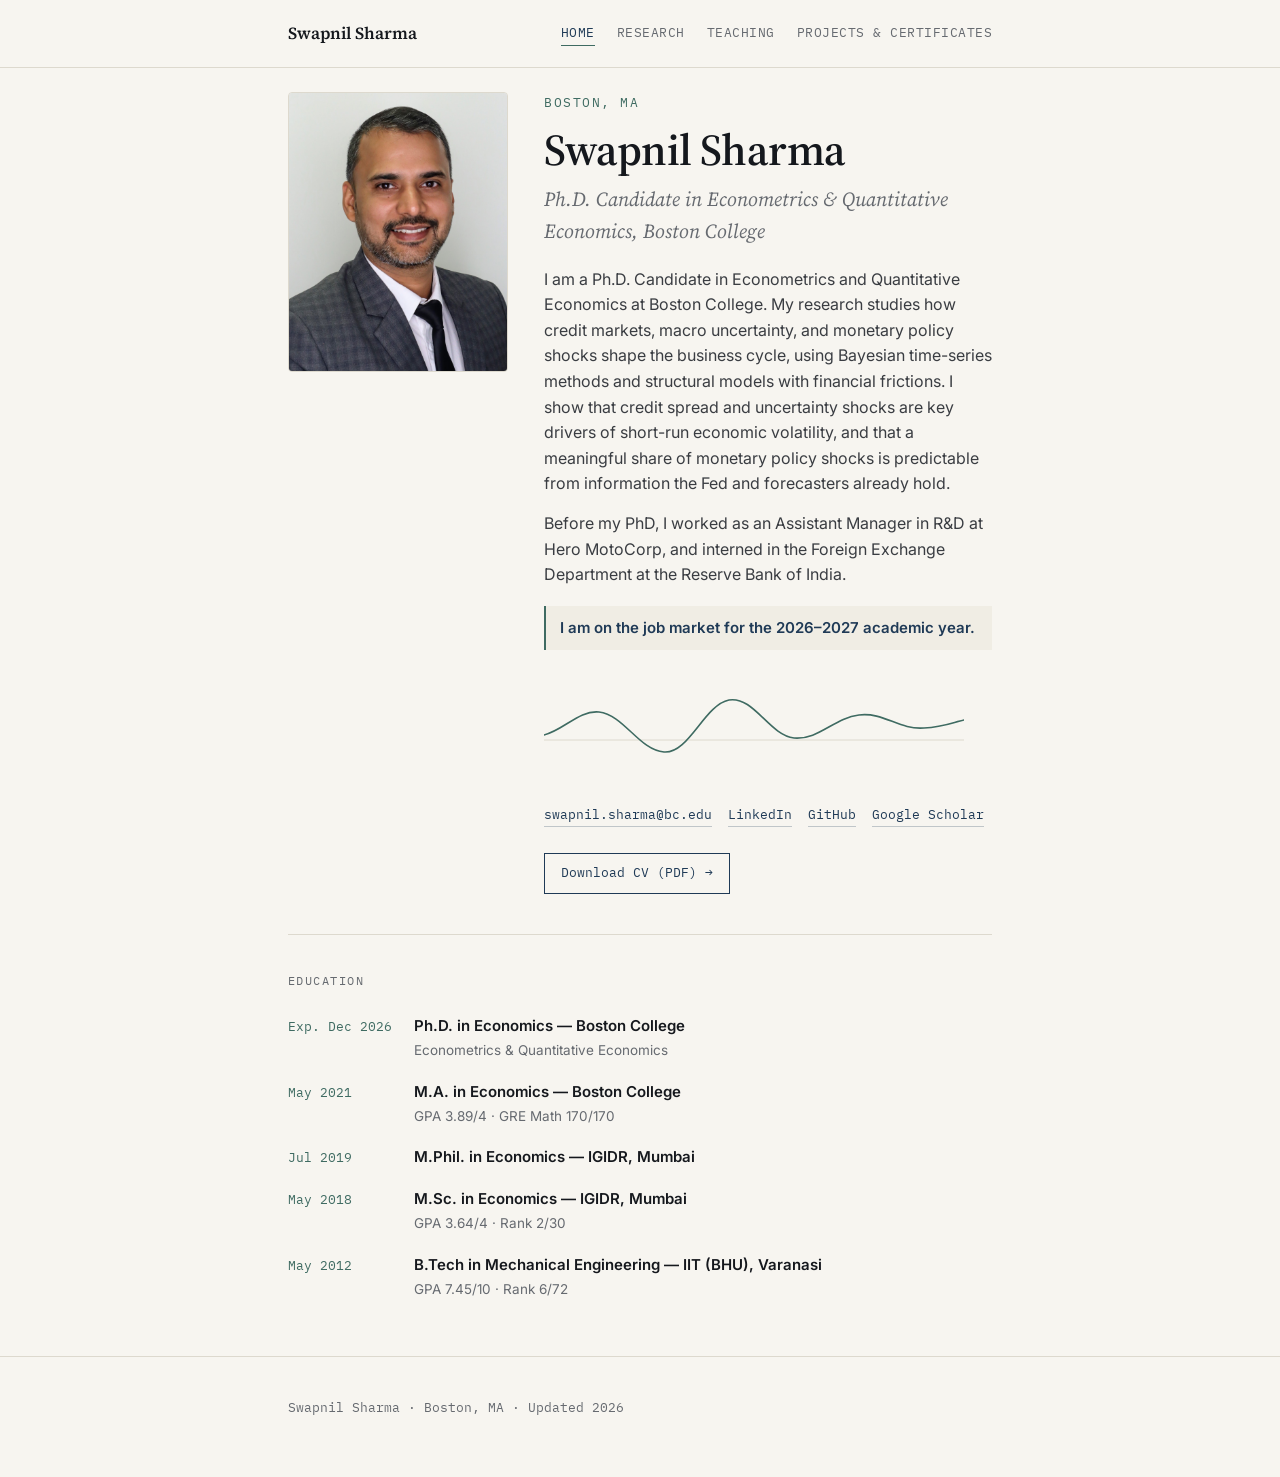
==== index.html @ 8e5bbbee "Add files via upload" ====
<!DOCTYPE html>
<html lang="en">
<head>
<meta charset="UTF-8">
<meta name="viewport" content="width=device-width, initial-scale=1.0">
<title>Swapnil Sharma — Econometrics &amp; Quantitative Research</title>
<meta name="description" content="Swapnil Sharma, Ph.D. Candidate in Econometrics and Quantitative Economics at Boston College.">
<link rel="preconnect" href="https://fonts.googleapis.com">
<link rel="preconnect" href="https://fonts.gstatic.com" crossorigin>
<link href="https://fonts.googleapis.com/css2?family=Source+Serif+4:opsz,wght@8..60,400;8..60,500;8..60,600&family=Inter:wght@400;500;600&family=IBM+Plex+Mono:wght@400;500&display=swap" rel="stylesheet">
<link rel="stylesheet" href="style.css">
<style>
  .hero{padding:24px 0 40px;}
  .hero-top{display:grid; grid-template-columns:220px 1fr; gap:36px; align-items:start;}
  .photo{
    width:220px; height:280px; border-radius:4px; overflow:hidden;
    border:1px solid var(--rule); background:#EFEBE1;
  }
  .photo img{width:100%; height:100%; object-fit:cover; display:block;}
  .role{font-family:var(--serif); font-size:clamp(17px, 2.4vw, 20px); color:var(--muted); margin-top:8px; font-style:italic;}
  .tagline{margin-top:20px; max-width:56ch; font-size:16px; color:#3A3D42;}
  .chart{margin-top:30px; width:100%; max-width:420px;}
  .chart path{
    fill:none; stroke:var(--teal); stroke-width:1.6; stroke-linecap:round; stroke-linejoin:round;
    stroke-dasharray:600; stroke-dashoffset:600; animation:draw 2.2s ease-out forwards;
  }
  .chart .baseline{stroke:var(--rule); stroke-width:1; stroke-dasharray:none; animation:none;}
  @keyframes draw{to{stroke-dashoffset:0;}}
  @media (prefers-reduced-motion:reduce){.chart path{animation:none; stroke-dashoffset:0;}}

  .contacts{margin-top:28px; display:flex; flex-wrap:wrap; gap:16px; font-family:var(--mono); font-size:13px;}
  .contacts a{border-bottom:1px solid rgba(31,58,86,0.25);}
  .cv-link{
    display:inline-block; margin-top:26px; font-family:var(--mono); font-size:13px;
    padding:9px 16px; border:1px solid var(--navy); color:var(--navy); border-bottom:1px solid var(--navy);
  }
  .cv-link:hover{background:var(--navy); color:var(--paper);}

  .tagline + .tagline{margin-top:14px;}
  .job-market{
    margin-top:18px; max-width:56ch; font-size:15px; font-weight:600; color:var(--navy);
    padding:10px 14px; border-left:2px solid var(--teal); background:#F0EDE4;
  }

  .edu-item{display:grid; grid-template-columns:110px 1fr; gap:16px; margin-bottom:18px;}
  .edu-item:last-child{margin-bottom:0;}
  .edu-date{font-family:var(--mono); font-size:12.5px; color:var(--teal); padding-top:2px;}
  .edu-school{font-weight:600; font-size:15px;}
  .edu-detail{font-size:13.5px; color:var(--muted); margin-top:2px;}
  @media (max-width:640px){
    .edu-item{grid-template-columns:1fr;}
    .hero-top{grid-template-columns:1fr; justify-items:center; text-align:center;}
    .photo{width:180px; height:230px;}
    .contacts{justify-content:center;}
  }
</style>
</head>
<body>

<nav class="topnav">
  <div class="nav-inner">
    <a class="nav-name" href="index.html">Swapnil Sharma</a>
    <div class="nav-links">
      <a href="index.html" class="active">Home</a>
      <a href="research.html">Research</a>
      <a href="teaching.html">Teaching</a>
      <a href="projects.html">Projects &amp; Certificates</a>
    </div>
  </div>
</nav>

<main>
<div class="wrap">

  <header class="hero">
    <div class="hero-top">
      <div class="photo">
        <img src="photo.jpg" alt="Swapnil Sharma">
      </div>
      <div class="hero-text">
        <div class="eyebrow">Boston, MA</div>
        <h1>Swapnil Sharma</h1>
        <p class="role">Ph.D. Candidate in Econometrics &amp; Quantitative Economics, Boston College</p>

        <p class="tagline">I am a Ph.D. Candidate in Econometrics and Quantitative Economics at Boston College. My research studies how credit markets, macro uncertainty, and monetary policy shocks shape the business cycle, using Bayesian time-series methods and structural models with financial frictions. I show that credit spread and uncertainty shocks are key drivers of short-run economic volatility, and that a meaningful share of monetary policy shocks is predictable from information the Fed and forecasters already hold.</p>
        <p class="tagline">Before my PhD, I worked as an Assistant Manager in R&amp;D at Hero MotoCorp, and interned in the Foreign Exchange Department at the Reserve Bank of India.</p>
        <p class="job-market">I am on the job market for the 2026–2027 academic year.</p>

        <svg class="chart" viewBox="0 0 420 90" aria-hidden="true">
          <line class="baseline" x1="0" y1="60" x2="420" y2="60"/>
          <path d="M0,55 C 20,50 35,30 55,32 C 80,35 95,70 120,72 C 145,74 160,25 185,20 C 210,16 225,55 250,58 C 275,60 290,38 315,35 C 340,32 355,50 380,48 C 400,47 410,42 420,40"/>
        </svg>

        <div class="contacts">
          <a href="mailto:swapnil.sharma@bc.edu">swapnil.sharma@bc.edu</a>
          <a href="http://linkedin.com/in/swapnilsharmaphd" target="_blank">LinkedIn</a>
          <a href="https://github.com/Swapnil-PhD" target="_blank">GitHub</a>
          <a href="https://scholar.google.com/citations?hl=en&user=rOOCBhIAAAAJ&view_op=list_works&authuser=2" target="_blank">Google Scholar</a>
        </div>

        <a class="cv-link" href="cv.pdf" target="_blank">Download CV (PDF) →</a>
      </div>
    </div>
  </header>

  <section id="education">
    <div class="label">Education</div>
    <div class="edu-item">
      <div class="edu-date">Exp. Dec 2026</div>
      <div>
        <div class="edu-school">Ph.D. in Economics — Boston College</div>
        <div class="edu-detail">Econometrics &amp; Quantitative Economics</div>
      </div>
    </div>
    <div class="edu-item">
      <div class="edu-date">May 2021</div>
      <div>
        <div class="edu-school">M.A. in Economics — Boston College</div>
        <div class="edu-detail">GPA 3.89/4 · GRE Math 170/170</div>
      </div>
    </div>
    <div class="edu-item">
      <div class="edu-date">Jul 2019</div>
      <div><div class="edu-school">M.Phil. in Economics — IGIDR, Mumbai</div></div>
    </div>
    <div class="edu-item">
      <div class="edu-date">May 2018</div>
      <div>
        <div class="edu-school">M.Sc. in Economics — IGIDR, Mumbai</div>
        <div class="edu-detail">GPA 3.64/4 · Rank 2/30</div>
      </div>
    </div>
    <div class="edu-item">
      <div class="edu-date">May 2012</div>
      <div>
        <div class="edu-school">B.Tech in Mechanical Engineering — IIT (BHU), Varanasi</div>
        <div class="edu-detail">GPA 7.45/10 · Rank 6/72</div>
      </div>
    </div>
  </section>

</div>
</main>

<footer>
  <div class="wrap">
    <p class="footer-text">Swapnil Sharma · Boston, MA · Updated 2026</p>
  </div>
</footer>

</body>
</html>
---- style.css ----
:root{
  --paper:#F7F5F0;
  --ink:#15181D;
  --navy:#1F3A56;
  --teal:#3F6B62;
  --rule:#DDD9CE;
  --muted:#666A70;
  --serif:'Source Serif 4', Georgia, serif;
  --sans:'Inter', -apple-system, sans-serif;
  --mono:'IBM Plex Mono', ui-monospace, monospace;
}
*{box-sizing:border-box; margin:0; padding:0;}
html{scroll-behavior:smooth;}
body{
  background:var(--paper);
  color:var(--ink);
  font-family:var(--sans);
  line-height:1.6;
  -webkit-font-smoothing:antialiased;
  min-height:100vh;
  display:flex;
  flex-direction:column;
}
a{color:var(--navy); text-decoration:none; border-bottom:1px solid rgba(31,58,86,0.3);}
a:hover{border-bottom-color:var(--navy);}
.wrap{max-width:760px; margin:0 auto; padding:0 28px; width:100%;}

/* ---------- Nav ---------- */
nav.topnav{
  border-bottom:1px solid var(--rule);
  background:var(--paper);
  position:sticky; top:0; z-index:10;
}
.nav-inner{
  max-width:760px; margin:0 auto; padding:20px 28px;
  display:flex; justify-content:space-between; align-items:center; flex-wrap:wrap; gap:14px;
}
.nav-name{
  font-family:var(--serif); font-weight:600; font-size:17px; color:var(--ink);
  border-bottom:none;
}
.nav-name:hover{border-bottom:none;}
.nav-links{display:flex; gap:22px; font-family:var(--mono); font-size:12.5px; letter-spacing:0.04em; text-transform:uppercase;}
.nav-links a{border-bottom:none; color:var(--muted); padding-bottom:3px;}
.nav-links a:hover{color:var(--navy);}
.nav-links a.active{color:var(--navy); border-bottom:1px solid var(--teal);}

main{flex:1;}

/* ---------- Section shared ---------- */
.page-header{padding:56px 0 8px;}
.eyebrow{
  font-family:var(--mono); font-size:12.5px; letter-spacing:0.12em;
  text-transform:uppercase; color:var(--teal); margin-bottom:14px;
}
h1{
  font-family:var(--serif); font-weight:600; font-size:clamp(30px, 5vw, 44px);
  line-height:1.1; letter-spacing:-0.01em; color:var(--ink);
}
.page-intro{margin-top:16px; max-width:58ch; font-size:15.5px; color:#3A3D42;}

section{padding:36px 0; border-top:1px solid var(--rule);}
.label{
  font-family:var(--mono); font-size:12px; letter-spacing:0.12em;
  text-transform:uppercase; color:var(--muted); margin-bottom:24px;
}

footer{padding:40px 0 60px; border-top:1px solid var(--rule); margin-top:20px;}
.footer-text{font-family:var(--mono); font-size:12.5px; color:var(--muted);}

@media (max-width:560px){
  .nav-inner{padding:16px 20px;}
  .nav-links{gap:14px; font-size:11.5px;}
  .page-header{padding:40px 0 4px;}
}
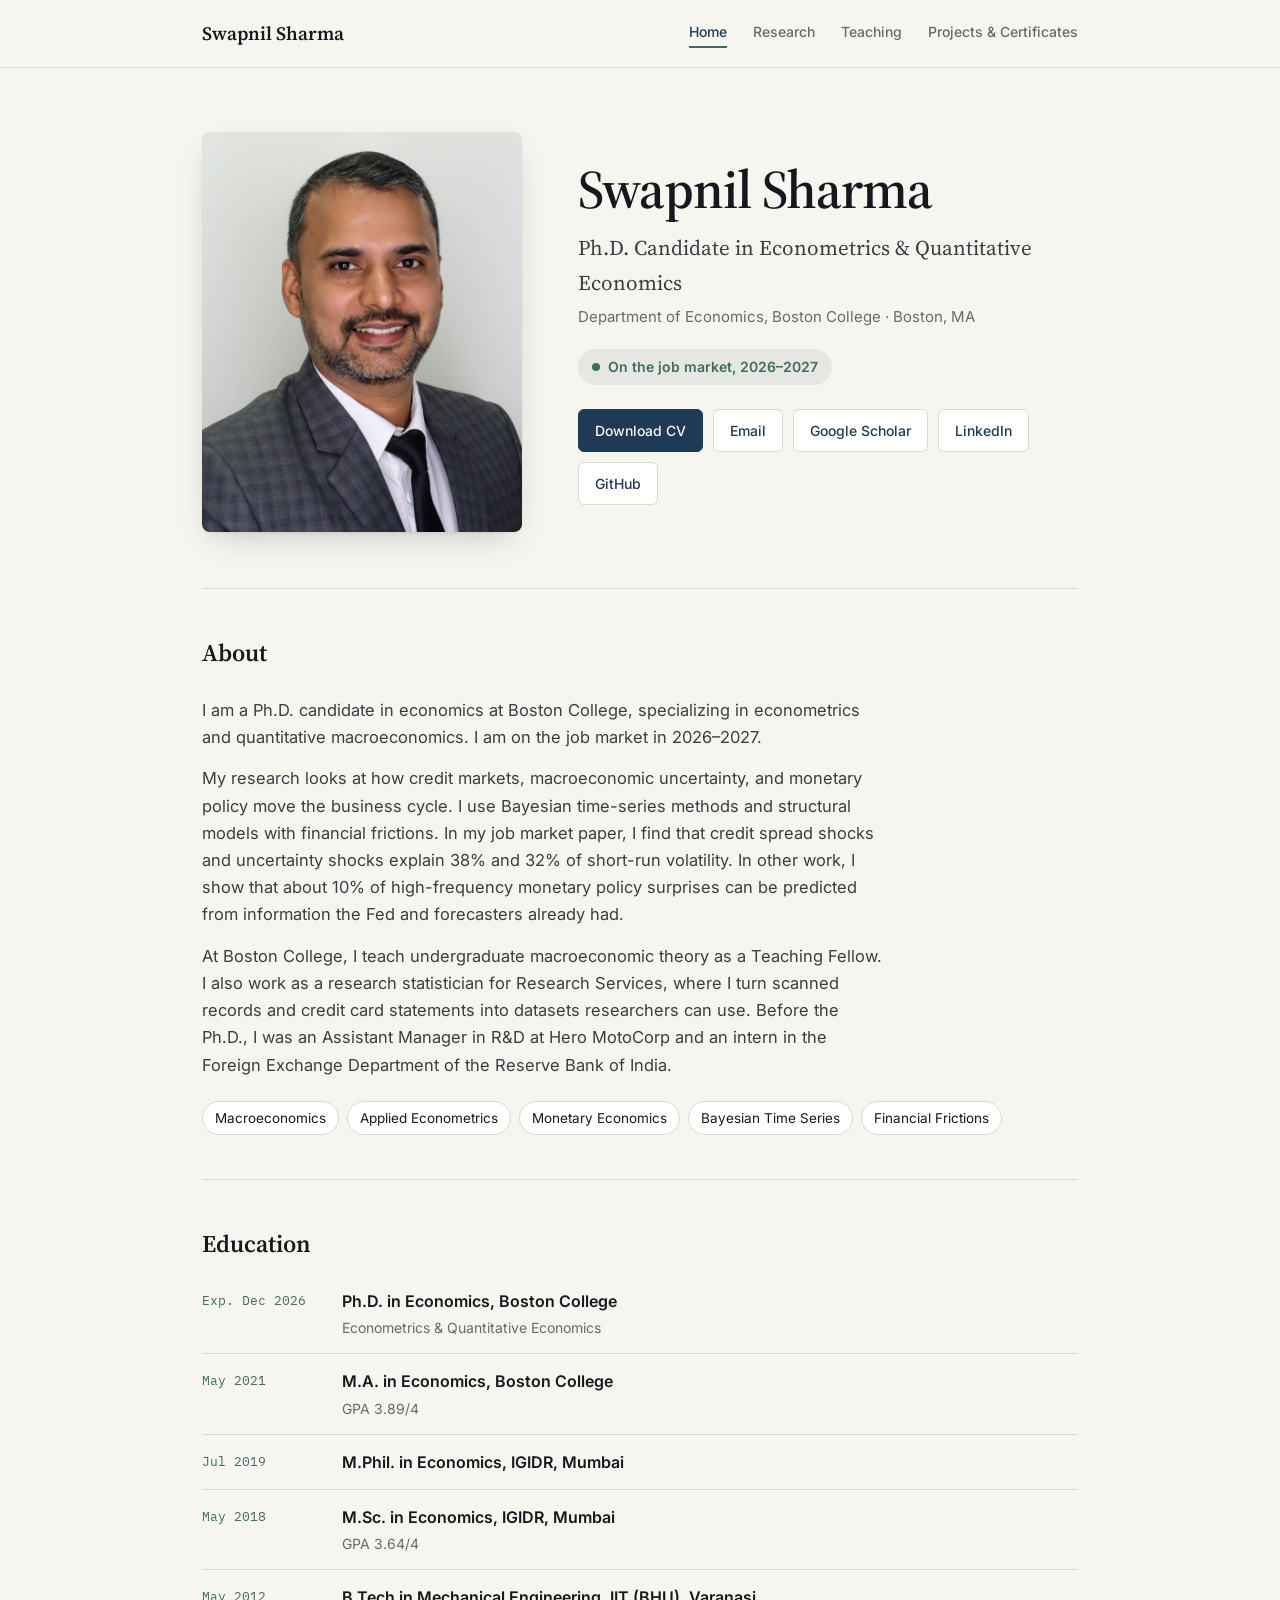
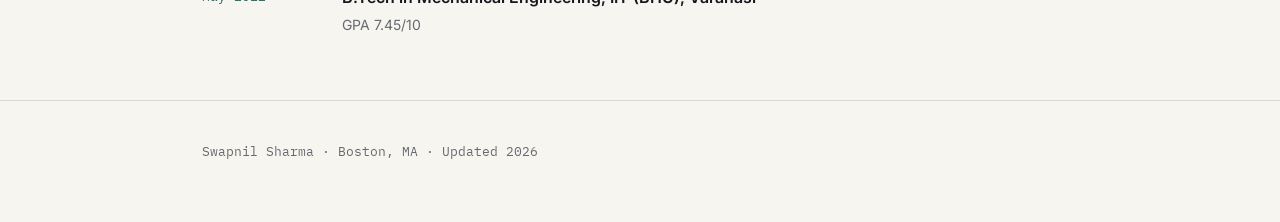
==== commit 9f164ed5: "Redesign site layout and update content - New home page: larger portrait, job-market badge, button l" ====
--- a/index.html
+++ b/index.html
@@ -3,55 +3,55 @@
 <head>
 <meta charset="UTF-8">
 <meta name="viewport" content="width=device-width, initial-scale=1.0">
-<title>Swapnil Sharma — Econometrics &amp; Quantitative Research</title>
+<title>Swapnil Sharma | Econometrics &amp; Quantitative Research</title>
 <meta name="description" content="Swapnil Sharma, Ph.D. Candidate in Econometrics and Quantitative Economics at Boston College.">
 <link rel="preconnect" href="https://fonts.googleapis.com">
 <link rel="preconnect" href="https://fonts.gstatic.com" crossorigin>
 <link href="https://fonts.googleapis.com/css2?family=Source+Serif+4:opsz,wght@8..60,400;8..60,500;8..60,600&family=Inter:wght@400;500;600&family=IBM+Plex+Mono:wght@400;500&display=swap" rel="stylesheet">
 <link rel="stylesheet" href="style.css">
 <style>
-  .hero{padding:24px 0 40px;}
-  .hero-top{display:grid; grid-template-columns:220px 1fr; gap:36px; align-items:start;}
+  .hero{
+    padding:64px 0 56px;
+    display:grid; grid-template-columns:320px 1fr; gap:56px; align-items:center;
+  }
   .photo{
-    width:220px; height:280px; border-radius:4px; overflow:hidden;
-    border:1px solid var(--rule); background:#EFEBE1;
+    width:100%; aspect-ratio:4/5; border-radius:8px; overflow:hidden;
+    background:var(--tint);
+    box-shadow:0 1px 2px rgba(21,24,29,0.06), 0 12px 32px -12px rgba(21,24,29,0.25);
   }
-  .photo img{width:100%; height:100%; object-fit:cover; display:block;}
-  .role{font-family:var(--serif); font-size:clamp(17px, 2.4vw, 20px); color:var(--muted); margin-top:8px; font-style:italic;}
-  .tagline{margin-top:20px; max-width:56ch; font-size:16px; color:#3A3D42;}
-  .chart{margin-top:30px; width:100%; max-width:420px;}
-  .chart path{
-    fill:none; stroke:var(--teal); stroke-width:1.6; stroke-linecap:round; stroke-linejoin:round;
-    stroke-dasharray:600; stroke-dashoffset:600; animation:draw 2.2s ease-out forwards;
+  .photo img{width:100%; height:100%; object-fit:cover; object-position:50% 30%; display:block;}
+
+  .hero h1{font-size:clamp(36px, 5.5vw, 54px);}
+  .role{font-family:var(--serif); font-size:clamp(18px, 2.4vw, 21px); color:var(--body); margin-top:12px;}
+  .affil{font-size:15px; color:var(--muted); margin-top:4px;}
+  .jm-badge{
+    display:inline-flex; align-items:center; gap:8px; margin-top:20px;
+    font-size:14px; font-weight:600; color:var(--teal);
+    padding:6px 14px; border-radius:999px; background:rgba(63,107,98,0.1);
   }
-  .chart .baseline{stroke:var(--rule); stroke-width:1; stroke-dasharray:none; animation:none;}
-  @keyframes draw{to{stroke-dashoffset:0;}}
-  @media (prefers-reduced-motion:reduce){.chart path{animation:none; stroke-dashoffset:0;}}
+  .jm-badge::before{content:""; width:8px; height:8px; border-radius:50%; background:var(--teal);}
+  .actions{margin-top:24px; display:flex; flex-wrap:wrap; gap:10px;}
+  .actions a{border-bottom-width:1px;}
 
-  .contacts{margin-top:28px; display:flex; flex-wrap:wrap; gap:16px; font-family:var(--mono); font-size:13px;}
-  .contacts a{border-bottom:1px solid rgba(31,58,86,0.25);}
-  .cv-link{
-    display:inline-block; margin-top:26px; font-family:var(--mono); font-size:13px;
-    padding:9px 16px; border:1px solid var(--navy); color:var(--navy); border-bottom:1px solid var(--navy);
+  .about p{max-width:68ch; font-size:16.5px; color:var(--body);}
+  .about p + p{margin-top:14px;}
+  .fields{display:flex; flex-wrap:wrap; gap:8px; margin-top:22px;}
+  .field{font-size:13.5px; padding:5px 12px; border:1px solid var(--rule); border-radius:999px; background:var(--surface); color:var(--ink);}
+
+  .edu-item{display:grid; grid-template-columns:120px 1fr; gap:20px; padding:14px 0; border-bottom:1px solid var(--rule);}
+  .edu-item:first-of-type{padding-top:0;}
+  .edu-item:last-child{border-bottom:none; padding-bottom:0;}
+  .edu-date{font-family:var(--mono); font-size:13px; color:var(--teal); padding-top:2px;}
+  .edu-school{font-weight:600; font-size:16px;}
+  .edu-detail{font-size:14px; color:var(--muted); margin-top:2px;}
+
+  @media (max-width:760px){
+    .hero{grid-template-columns:1fr; gap:32px; padding-top:40px; text-align:center;}
+    .photo{max-width:260px; margin:0 auto;}
+    .actions{justify-content:center;}
   }
-  .cv-link:hover{background:var(--navy); color:var(--paper);}
-
-  .tagline + .tagline{margin-top:14px;}
-  .job-market{
-    margin-top:18px; max-width:56ch; font-size:15px; font-weight:600; color:var(--navy);
-    padding:10px 14px; border-left:2px solid var(--teal); background:#F0EDE4;
-  }
-
-  .edu-item{display:grid; grid-template-columns:110px 1fr; gap:16px; margin-bottom:18px;}
-  .edu-item:last-child{margin-bottom:0;}
-  .edu-date{font-family:var(--mono); font-size:12.5px; color:var(--teal); padding-top:2px;}
-  .edu-school{font-weight:600; font-size:15px;}
-  .edu-detail{font-size:13.5px; color:var(--muted); margin-top:2px;}
-  @media (max-width:640px){
-    .edu-item{grid-template-columns:1fr;}
-    .hero-top{grid-template-columns:1fr; justify-items:center; text-align:center;}
-    .photo{width:180px; height:230px;}
-    .contacts{justify-content:center;}
+  @media (max-width:560px){
+    .edu-item{grid-template-columns:1fr; gap:2px;}
   }
 </style>
 </head>
@@ -73,68 +73,70 @@
 <div class="wrap">
 
   <header class="hero">
-    <div class="hero-top">
-      <div class="photo">
-        <img src="photo.jpg" alt="Swapnil Sharma">
-      </div>
-      <div class="hero-text">
-        <div class="eyebrow">Boston, MA</div>
-        <h1>Swapnil Sharma</h1>
-        <p class="role">Ph.D. Candidate in Econometrics &amp; Quantitative Economics, Boston College</p>
-
-        <p class="tagline">I am a Ph.D. Candidate in Econometrics and Quantitative Economics at Boston College. My research studies how credit markets, macro uncertainty, and monetary policy shocks shape the business cycle, using Bayesian time-series methods and structural models with financial frictions. I show that credit spread and uncertainty shocks are key drivers of short-run economic volatility, and that a meaningful share of monetary policy shocks is predictable from information the Fed and forecasters already hold.</p>
-        <p class="tagline">Before my PhD, I worked as an Assistant Manager in R&amp;D at Hero MotoCorp, and interned in the Foreign Exchange Department at the Reserve Bank of India.</p>
-        <p class="job-market">I am on the job market for the 2026–2027 academic year.</p>
-
-        <svg class="chart" viewBox="0 0 420 90" aria-hidden="true">
-          <line class="baseline" x1="0" y1="60" x2="420" y2="60"/>
-          <path d="M0,55 C 20,50 35,30 55,32 C 80,35 95,70 120,72 C 145,74 160,25 185,20 C 210,16 225,55 250,58 C 275,60 290,38 315,35 C 340,32 355,50 380,48 C 400,47 410,42 420,40"/>
-        </svg>
-
-        <div class="contacts">
-          <a href="mailto:swapnil.sharma@bc.edu">swapnil.sharma@bc.edu</a>
-          <a href="http://linkedin.com/in/swapnilsharmaphd" target="_blank">LinkedIn</a>
-          <a href="https://github.com/Swapnil-PhD" target="_blank">GitHub</a>
-          <a href="https://scholar.google.com/citations?hl=en&user=rOOCBhIAAAAJ&view_op=list_works&authuser=2" target="_blank">Google Scholar</a>
-        </div>
-
-        <a class="cv-link" href="cv.pdf" target="_blank">Download CV (PDF) →</a>
+    <div class="photo">
+      <img src="photo-web.jpg" alt="Portrait of Swapnil Sharma" width="900" height="878">
+    </div>
+    <div class="hero-text">
+      <h1>Swapnil Sharma</h1>
+      <p class="role">Ph.D. Candidate in Econometrics &amp; Quantitative Economics</p>
+      <p class="affil">Department of Economics, Boston College · Boston, MA</p>
+      <div class="jm-badge">On the job market, 2026–2027</div>
+      <div class="actions">
+        <a class="btn btn-primary" href="cv.pdf" target="_blank" rel="noopener">Download CV</a>
+        <a class="btn" href="mailto:sharmasy@bc.edu">Email</a>
+        <a class="btn" href="https://scholar.google.com/citations?hl=en&user=rOOCBhIAAAAJ&view_op=list_works&authuser=2" target="_blank" rel="noopener">Google Scholar</a>
+        <a class="btn" href="https://linkedin.com/in/swapnilsharmaphd" target="_blank" rel="noopener">LinkedIn</a>
+        <a class="btn" href="https://github.com/Swapnil-PhD" target="_blank" rel="noopener">GitHub</a>
       </div>
     </div>
   </header>
 
+  <section class="about" id="about">
+    <h2 class="label">About</h2>
+    <p>I am a Ph.D. candidate in economics at Boston College, specializing in econometrics and quantitative macroeconomics. I am on the job market in 2026–2027.</p>
+    <p>My research looks at how credit markets, macroeconomic uncertainty, and monetary policy move the business cycle. I use Bayesian time-series methods and structural models with financial frictions. In my job market paper, I find that credit spread shocks and uncertainty shocks explain 38% and 32% of short-run volatility. In other work, I show that about 10% of high-frequency monetary policy surprises can be predicted from information the Fed and forecasters already had.</p>
+    <p>At Boston College, I teach undergraduate macroeconomic theory as a Teaching Fellow. I also work as a research statistician for Research Services, where I turn scanned records and credit card statements into datasets researchers can use. Before the Ph.D., I was an Assistant Manager in R&amp;D at Hero MotoCorp and an intern in the Foreign Exchange Department of the Reserve Bank of India.</p>
+    <div class="fields">
+      <span class="field">Macroeconomics</span>
+      <span class="field">Applied Econometrics</span>
+      <span class="field">Monetary Economics</span>
+      <span class="field">Bayesian Time Series</span>
+      <span class="field">Financial Frictions</span>
+    </div>
+  </section>
+
   <section id="education">
-    <div class="label">Education</div>
+    <h2 class="label">Education</h2>
     <div class="edu-item">
       <div class="edu-date">Exp. Dec 2026</div>
       <div>
-        <div class="edu-school">Ph.D. in Economics — Boston College</div>
+        <div class="edu-school">Ph.D. in Economics, Boston College</div>
         <div class="edu-detail">Econometrics &amp; Quantitative Economics</div>
       </div>
     </div>
     <div class="edu-item">
       <div class="edu-date">May 2021</div>
       <div>
-        <div class="edu-school">M.A. in Economics — Boston College</div>
-        <div class="edu-detail">GPA 3.89/4 · GRE Math 170/170</div>
+        <div class="edu-school">M.A. in Economics, Boston College</div>
+        <div class="edu-detail">GPA 3.89/4</div>
       </div>
     </div>
     <div class="edu-item">
       <div class="edu-date">Jul 2019</div>
-      <div><div class="edu-school">M.Phil. in Economics — IGIDR, Mumbai</div></div>
+      <div><div class="edu-school">M.Phil. in Economics, IGIDR, Mumbai</div></div>
     </div>
     <div class="edu-item">
       <div class="edu-date">May 2018</div>
       <div>
-        <div class="edu-school">M.Sc. in Economics — IGIDR, Mumbai</div>
-        <div class="edu-detail">GPA 3.64/4 · Rank 2/30</div>
+        <div class="edu-school">M.Sc. in Economics, IGIDR, Mumbai</div>
+        <div class="edu-detail">GPA 3.64/4</div>
       </div>
     </div>
     <div class="edu-item">
       <div class="edu-date">May 2012</div>
       <div>
-        <div class="edu-school">B.Tech in Mechanical Engineering — IIT (BHU), Varanasi</div>
-        <div class="edu-detail">GPA 7.45/10 · Rank 6/72</div>
+        <div class="edu-school">B.Tech in Mechanical Engineering, IIT (BHU), Varanasi</div>
+        <div class="edu-detail">GPA 7.45/10</div>
       </div>
     </div>
   </section>
--- a/style.css
+++ b/style.css
@@ -1,6 +1,9 @@
 :root{
   --paper:#F7F5F0;
+  --surface:#FFFFFF;
+  --tint:#EFEBE1;
   --ink:#15181D;
+  --body:#3A3D42;
   --navy:#1F3A56;
   --teal:#3F6B62;
   --rule:#DDD9CE;
@@ -8,6 +11,7 @@
   --serif:'Source Serif 4', Georgia, serif;
   --sans:'Inter', -apple-system, sans-serif;
   --mono:'IBM Plex Mono', ui-monospace, monospace;
+  --wrap:940px;
 }
 *{box-sizing:border-box; margin:0; padding:0;}
 html{scroll-behavior:smooth;}
@@ -15,7 +19,8 @@
   background:var(--paper);
   color:var(--ink);
   font-family:var(--sans);
-  line-height:1.6;
+  font-size:16px;
+  line-height:1.65;
   -webkit-font-smoothing:antialiased;
   min-height:100vh;
   display:flex;
@@ -23,53 +28,69 @@
 }
 a{color:var(--navy); text-decoration:none; border-bottom:1px solid rgba(31,58,86,0.3);}
 a:hover{border-bottom-color:var(--navy);}
-.wrap{max-width:760px; margin:0 auto; padding:0 28px; width:100%;}
+.wrap{max-width:var(--wrap); margin:0 auto; padding:0 32px; width:100%;}
 
 /* ---------- Nav ---------- */
 nav.topnav{
   border-bottom:1px solid var(--rule);
-  background:var(--paper);
+  background:rgba(247,245,240,0.92);
+  backdrop-filter:blur(6px);
   position:sticky; top:0; z-index:10;
 }
 .nav-inner{
-  max-width:760px; margin:0 auto; padding:20px 28px;
+  max-width:var(--wrap); margin:0 auto; padding:18px 32px;
   display:flex; justify-content:space-between; align-items:center; flex-wrap:wrap; gap:14px;
 }
 .nav-name{
-  font-family:var(--serif); font-weight:600; font-size:17px; color:var(--ink);
+  font-family:var(--serif); font-weight:600; font-size:19px; color:var(--ink);
   border-bottom:none;
 }
 .nav-name:hover{border-bottom:none;}
-.nav-links{display:flex; gap:22px; font-family:var(--mono); font-size:12.5px; letter-spacing:0.04em; text-transform:uppercase;}
-.nav-links a{border-bottom:none; color:var(--muted); padding-bottom:3px;}
+.nav-links{display:flex; flex-wrap:wrap; gap:26px; font-family:var(--sans); font-size:14px; font-weight:500;}
+.nav-links a{border-bottom:2px solid transparent; color:var(--muted); padding-bottom:3px;}
 .nav-links a:hover{color:var(--navy);}
-.nav-links a.active{color:var(--navy); border-bottom:1px solid var(--teal);}
+.nav-links a.active{color:var(--navy); border-bottom-color:var(--teal);}
 
 main{flex:1;}
 
+/* ---------- Buttons ---------- */
+.btn{
+  display:inline-flex; align-items:center; gap:6px;
+  font-family:var(--sans); font-size:14px; font-weight:500;
+  padding:9px 16px; border:1px solid var(--rule); border-radius:6px;
+  color:var(--navy); background:var(--surface);
+  transition:border-color .15s, background .15s, color .15s;
+}
+.btn:hover{border-color:var(--navy);}
+.btn-primary{background:var(--navy); border-color:var(--navy); color:var(--paper);}
+.btn-primary:hover{background:#16293D; color:var(--paper);}
+
 /* ---------- Section shared ---------- */
-.page-header{padding:56px 0 8px;}
+.page-header{padding:64px 0 16px;}
 .eyebrow{
   font-family:var(--mono); font-size:12.5px; letter-spacing:0.12em;
   text-transform:uppercase; color:var(--teal); margin-bottom:14px;
 }
 h1{
-  font-family:var(--serif); font-weight:600; font-size:clamp(30px, 5vw, 44px);
-  line-height:1.1; letter-spacing:-0.01em; color:var(--ink);
+  font-family:var(--serif); font-weight:600; font-size:clamp(32px, 5vw, 48px);
+  line-height:1.1; letter-spacing:-0.015em; color:var(--ink);
 }
-.page-intro{margin-top:16px; max-width:58ch; font-size:15.5px; color:#3A3D42;}
+.page-intro{margin-top:16px; max-width:62ch; font-size:16.5px; color:var(--body);}
 
-section{padding:36px 0; border-top:1px solid var(--rule);}
+section{padding:44px 0; border-top:1px solid var(--rule);}
+section p, section ul{max-width:72ch;}
 .label{
-  font-family:var(--mono); font-size:12px; letter-spacing:0.12em;
-  text-transform:uppercase; color:var(--muted); margin-bottom:24px;
+  font-family:var(--serif); font-size:24px; font-weight:600;
+  color:var(--ink); margin-bottom:24px;
 }
 
 footer{padding:40px 0 60px; border-top:1px solid var(--rule); margin-top:20px;}
 .footer-text{font-family:var(--mono); font-size:12.5px; color:var(--muted);}
 
-@media (max-width:560px){
-  .nav-inner{padding:16px 20px;}
-  .nav-links{gap:14px; font-size:11.5px;}
-  .page-header{padding:40px 0 4px;}
+@media (max-width:640px){
+  .wrap{padding:0 20px;}
+  .nav-inner{padding:14px 20px;}
+  .nav-links{gap:16px; font-size:13px;}
+  .page-header{padding:44px 0 8px;}
+  .label{font-size:21px;}
 }
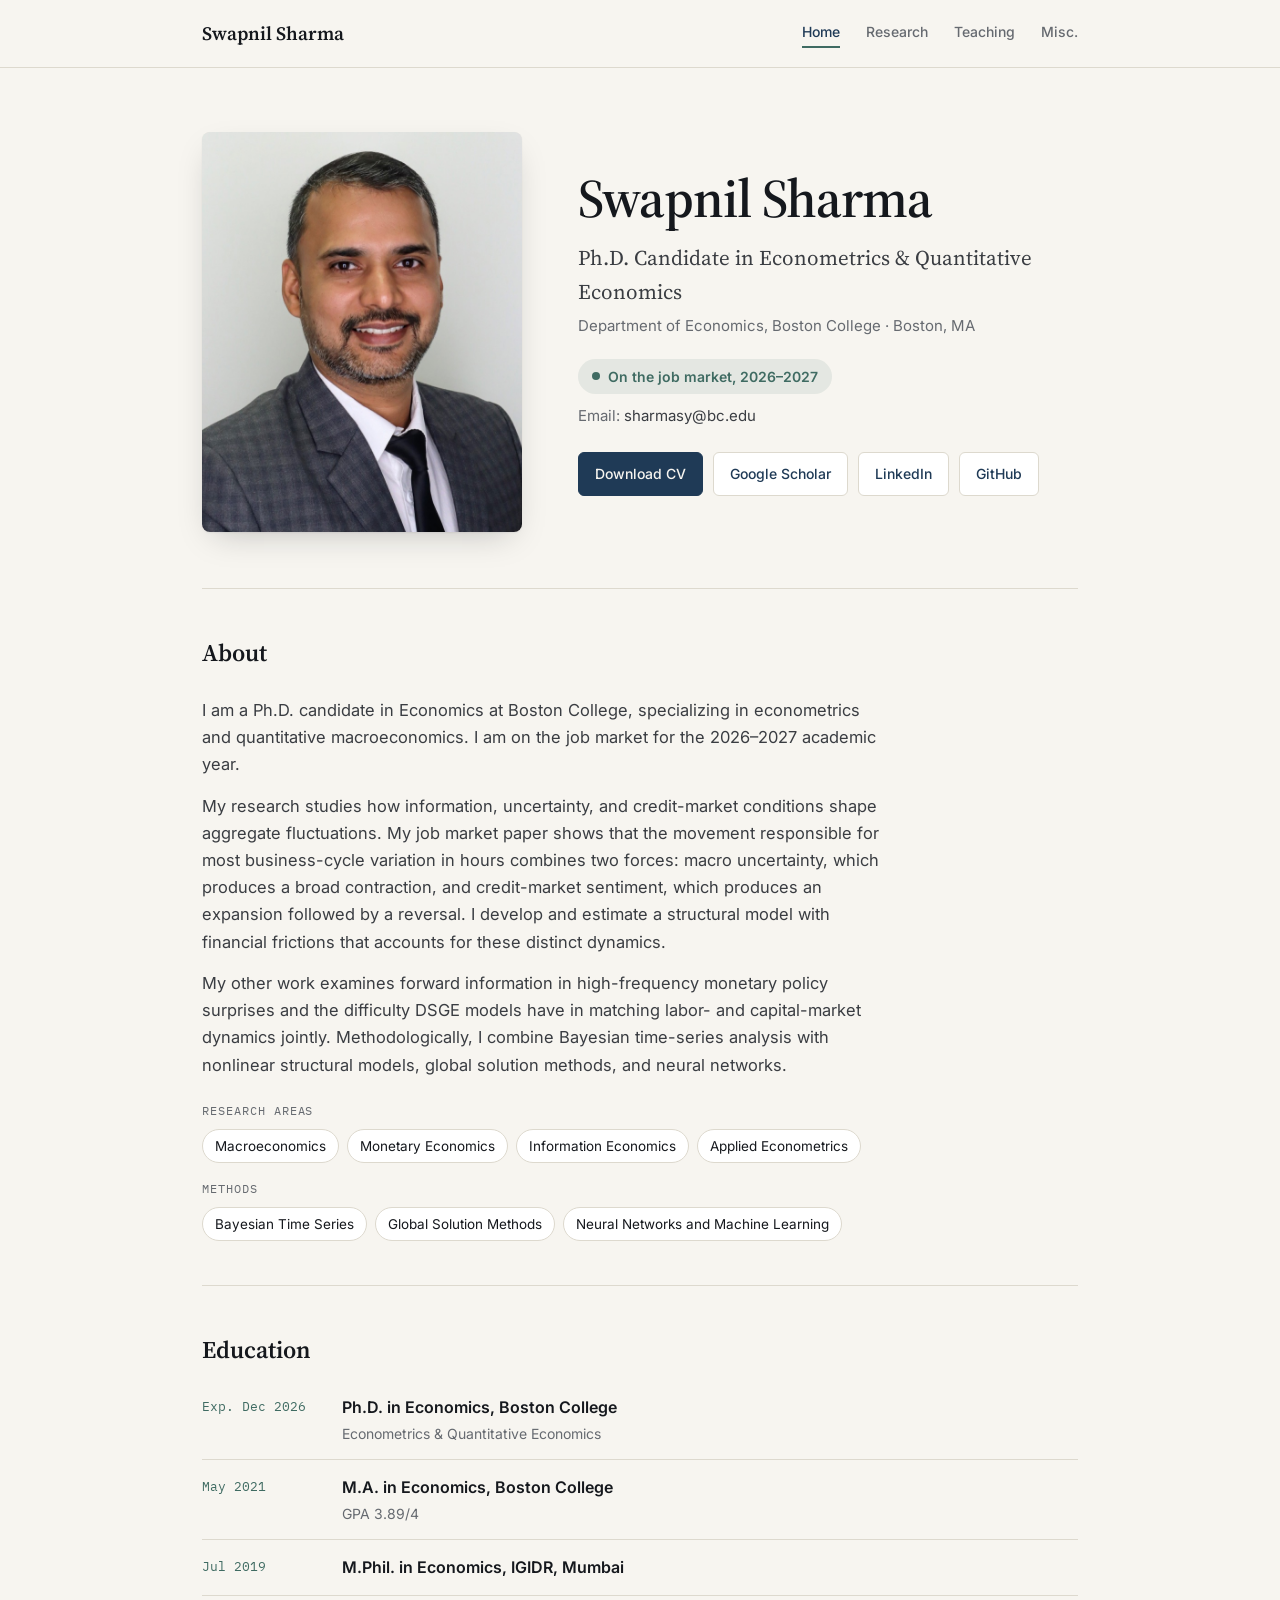
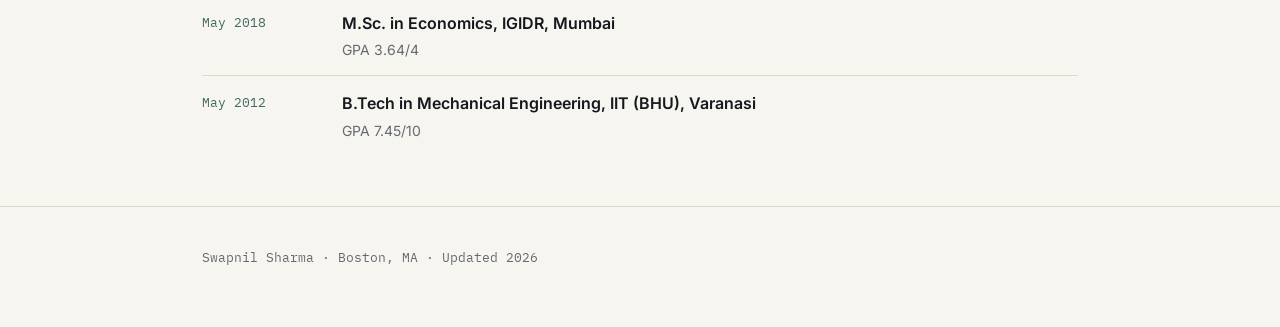
==== commit b3836092: "Update profile, research, and certificates" ====
--- a/index.html
+++ b/index.html
@@ -30,12 +30,17 @@
     padding:6px 14px; border-radius:999px; background:rgba(63,107,98,0.1);
   }
   .jm-badge::before{content:""; width:8px; height:8px; border-radius:50%; background:var(--teal);}
+  .jm-email{margin-top:10px; font-size:15px; color:var(--muted);}
+  .jm-email a{color:var(--body); border-bottom:1px solid var(--line);}
   .actions{margin-top:24px; display:flex; flex-wrap:wrap; gap:10px;}
   .actions a{border-bottom-width:1px;}
 
   .about p{max-width:68ch; font-size:16.5px; color:var(--body);}
   .about p + p{margin-top:14px;}
-  .fields{display:flex; flex-wrap:wrap; gap:8px; margin-top:22px;}
+  .focus-group{margin-top:22px;}
+  .focus-group + .focus-group{margin-top:16px;}
+  .focus-label{font-family:var(--mono); font-size:12px; color:var(--muted); text-transform:uppercase; letter-spacing:0.08em; margin-bottom:8px;}
+  .fields{display:flex; flex-wrap:wrap; gap:8px;}
   .field{font-size:13.5px; padding:5px 12px; border:1px solid var(--rule); border-radius:999px; background:var(--surface); color:var(--ink);}
 
   .edu-item{display:grid; grid-template-columns:120px 1fr; gap:20px; padding:14px 0; border-bottom:1px solid var(--rule);}
@@ -64,7 +69,7 @@
       <a href="index.html" class="active">Home</a>
       <a href="research.html">Research</a>
       <a href="teaching.html">Teaching</a>
-      <a href="projects.html">Projects &amp; Certificates</a>
+      <a href="projects.html">Misc.</a>
     </div>
   </div>
 </nav>
@@ -81,9 +86,9 @@
       <p class="role">Ph.D. Candidate in Econometrics &amp; Quantitative Economics</p>
       <p class="affil">Department of Economics, Boston College · Boston, MA</p>
       <div class="jm-badge">On the job market, 2026–2027</div>
+      <div class="jm-email">Email: <a href="mailto:sharmasy@bc.edu">sharmasy@bc.edu</a></div>
       <div class="actions">
         <a class="btn btn-primary" href="cv.pdf" target="_blank" rel="noopener">Download CV</a>
-        <a class="btn" href="mailto:sharmasy@bc.edu">Email</a>
         <a class="btn" href="https://scholar.google.com/citations?hl=en&user=rOOCBhIAAAAJ&view_op=list_works&authuser=2" target="_blank" rel="noopener">Google Scholar</a>
         <a class="btn" href="https://linkedin.com/in/swapnilsharmaphd" target="_blank" rel="noopener">LinkedIn</a>
         <a class="btn" href="https://github.com/Swapnil-PhD" target="_blank" rel="noopener">GitHub</a>
@@ -93,15 +98,25 @@
 
   <section class="about" id="about">
     <h2 class="label">About</h2>
-    <p>I am a Ph.D. candidate in economics at Boston College, specializing in econometrics and quantitative macroeconomics. I am on the job market in 2026–2027.</p>
-    <p>My research looks at how credit markets, macroeconomic uncertainty, and monetary policy move the business cycle. I use Bayesian time-series methods and structural models with financial frictions. In my job market paper, I find that credit spread shocks and uncertainty shocks explain 38% and 32% of short-run volatility. In other work, I show that about 10% of high-frequency monetary policy surprises can be predicted from information the Fed and forecasters already had.</p>
-    <p>At Boston College, I teach undergraduate macroeconomic theory as a Teaching Fellow. I also work as a research statistician for Research Services, where I turn scanned records and credit card statements into datasets researchers can use. Before the Ph.D., I was an Assistant Manager in R&amp;D at Hero MotoCorp and an intern in the Foreign Exchange Department of the Reserve Bank of India.</p>
-    <div class="fields">
-      <span class="field">Macroeconomics</span>
-      <span class="field">Applied Econometrics</span>
-      <span class="field">Monetary Economics</span>
-      <span class="field">Bayesian Time Series</span>
-      <span class="field">Financial Frictions</span>
+    <p>I am a Ph.D. candidate in Economics at Boston College, specializing in econometrics and quantitative macroeconomics. I am on the job market for the 2026–2027 academic year.</p>
+    <p>My research studies how information, uncertainty, and credit-market conditions shape aggregate fluctuations. My job market paper shows that the movement responsible for most business-cycle variation in hours combines two forces: macro uncertainty, which produces a broad contraction, and credit-market sentiment, which produces an expansion followed by a reversal. I develop and estimate a structural model with financial frictions that accounts for these distinct dynamics.</p>
+    <p>My other work examines forward information in high-frequency monetary policy surprises and the difficulty DSGE models have in matching labor- and capital-market dynamics jointly. Methodologically, I combine Bayesian time-series analysis with nonlinear structural models, global solution methods, and neural networks.</p>
+    <div class="focus-group">
+      <div class="focus-label">Research Areas</div>
+      <div class="fields">
+        <span class="field">Macroeconomics</span>
+        <span class="field">Monetary Economics</span>
+        <span class="field">Information Economics</span>
+        <span class="field">Applied Econometrics</span>
+      </div>
+    </div>
+    <div class="focus-group">
+      <div class="focus-label">Methods</div>
+      <div class="fields">
+        <span class="field">Bayesian Time Series</span>
+        <span class="field">Global Solution Methods</span>
+        <span class="field">Neural Networks and Machine Learning</span>
+      </div>
     </div>
   </section>
 
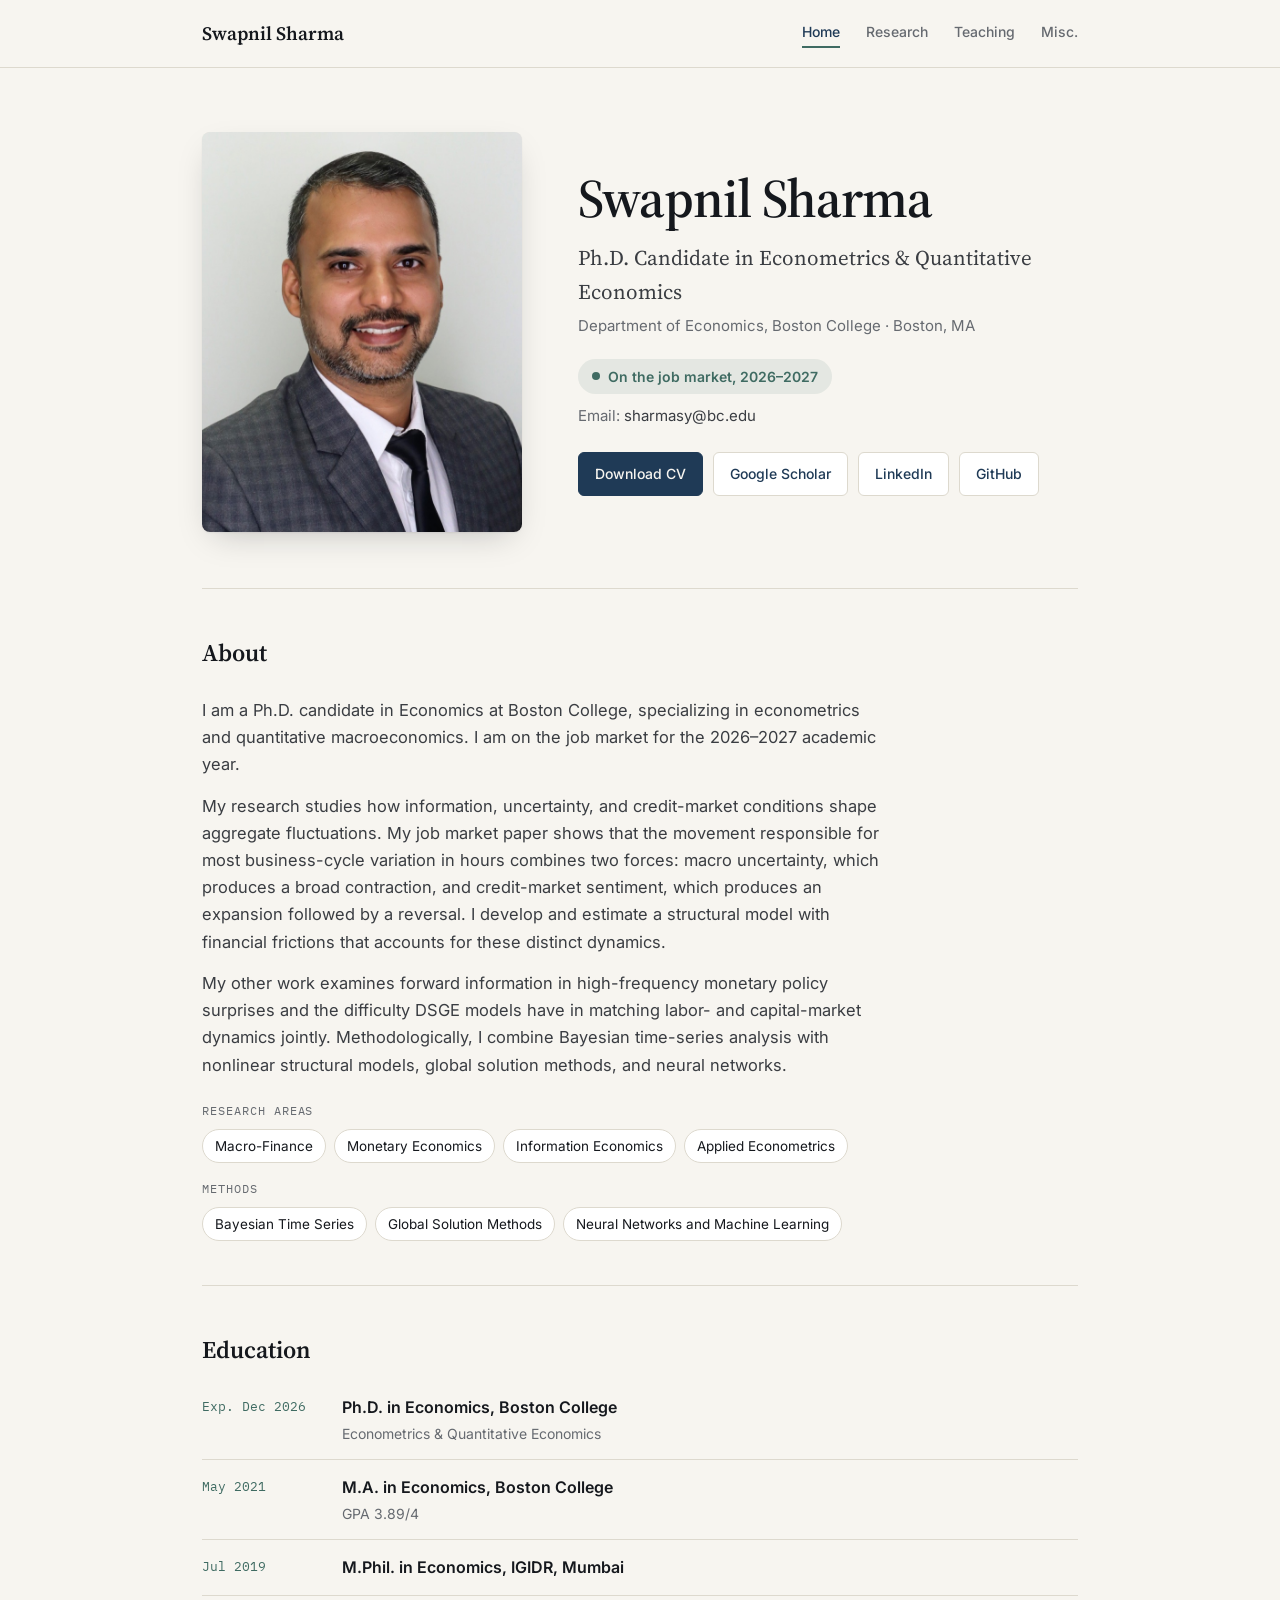
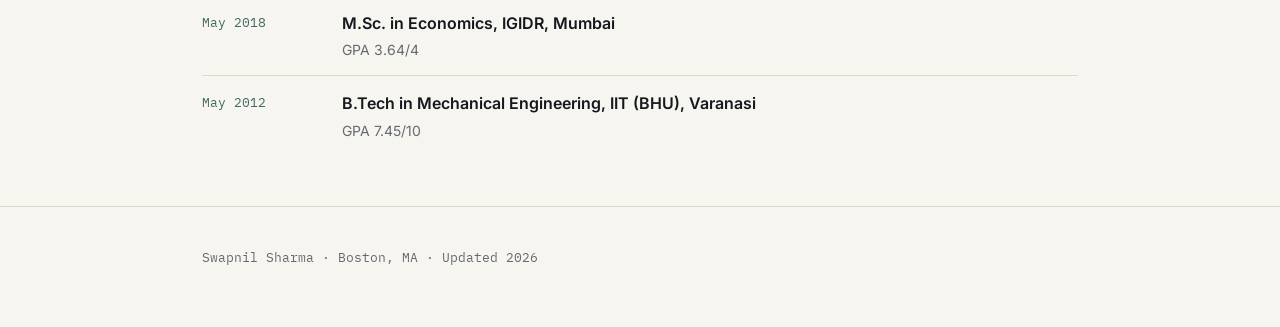
==== commit c543458c: "Update research area to macro-finance" ====
--- a/index.html
+++ b/index.html
@@ -88,7 +88,7 @@
       <div class="jm-badge">On the job market, 2026–2027</div>
       <div class="jm-email">Email: <a href="mailto:sharmasy@bc.edu">sharmasy@bc.edu</a></div>
       <div class="actions">
-        <a class="btn btn-primary" href="cv.pdf" target="_blank" rel="noopener">Download CV</a>
+        <a class="btn btn-primary" href="Swapnil_Sharma_CV.pdf" target="_blank" rel="noopener">Download CV</a>
         <a class="btn" href="https://scholar.google.com/citations?hl=en&user=rOOCBhIAAAAJ&view_op=list_works&authuser=2" target="_blank" rel="noopener">Google Scholar</a>
         <a class="btn" href="https://linkedin.com/in/swapnilsharmaphd" target="_blank" rel="noopener">LinkedIn</a>
         <a class="btn" href="https://github.com/Swapnil-PhD" target="_blank" rel="noopener">GitHub</a>
@@ -104,7 +104,7 @@
     <div class="focus-group">
       <div class="focus-label">Research Areas</div>
       <div class="fields">
-        <span class="field">Macroeconomics</span>
+        <span class="field">Macro-Finance</span>
         <span class="field">Monetary Economics</span>
         <span class="field">Information Economics</span>
         <span class="field">Applied Econometrics</span>
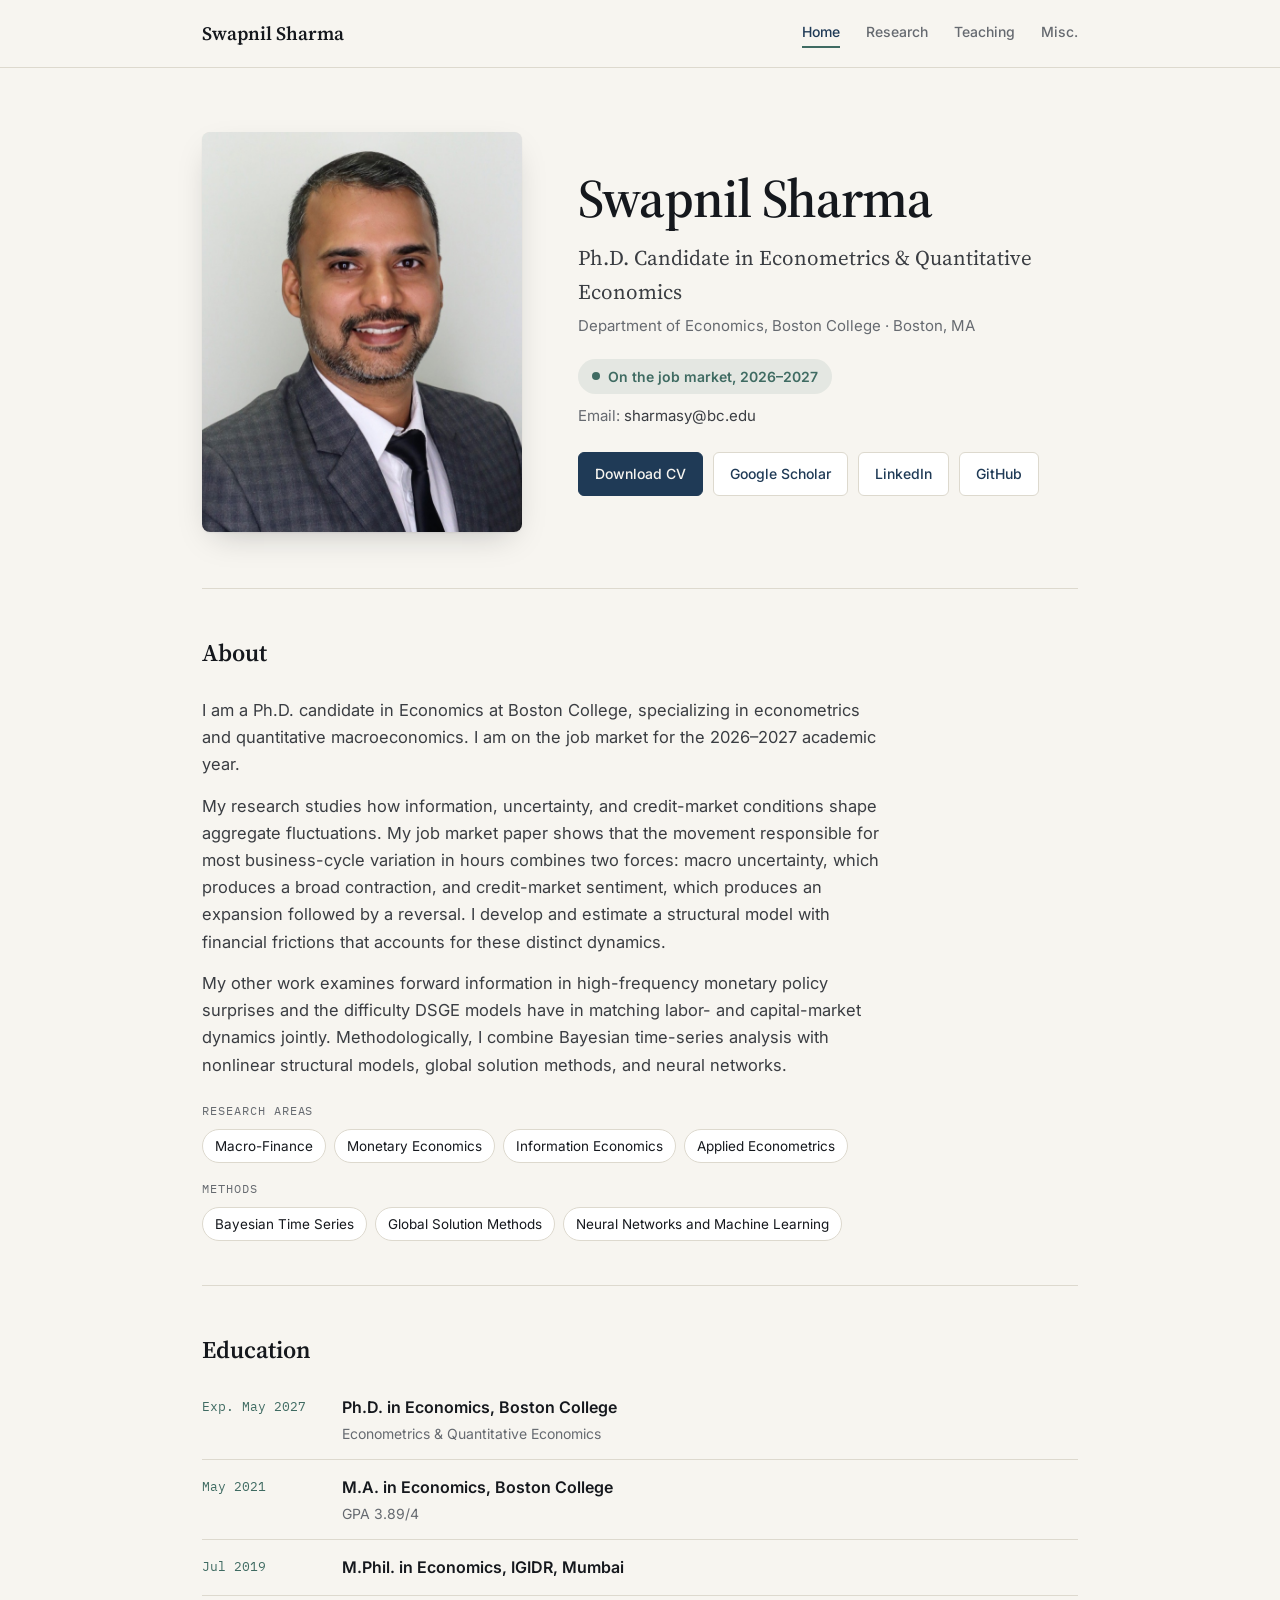
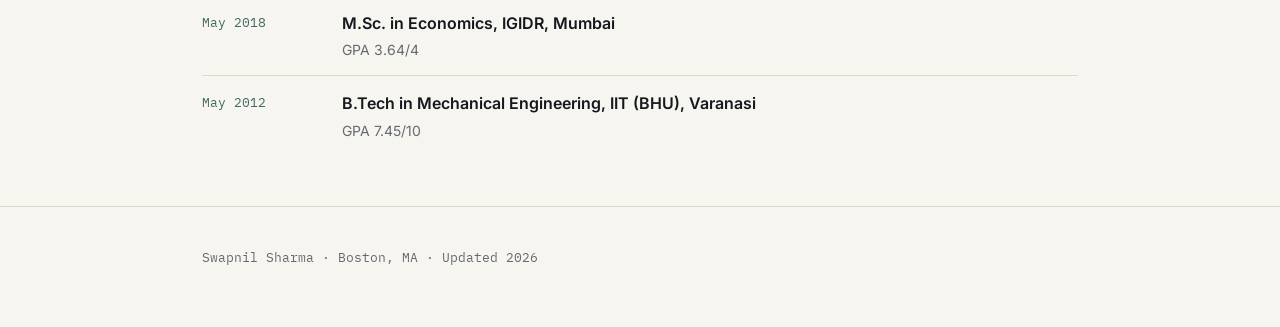
==== commit 4576eea0: "Update expected graduation date to May 2027" ====
--- a/index.html
+++ b/index.html
@@ -3,8 +3,9 @@
 <head>
 <meta charset="UTF-8">
 <meta name="viewport" content="width=device-width, initial-scale=1.0">
-<title>Swapnil Sharma | Econometrics &amp; Quantitative Research</title>
-<meta name="description" content="Swapnil Sharma, Ph.D. Candidate in Econometrics and Quantitative Economics at Boston College.">
+<title>Swapnil Sharma | PhD Candidate | Boston College</title>
+<meta name="description" content="Swapnil Sharma is a Ph.D. candidate in Econometrics and Quantitative Economics at Boston College. Explore his research in macroeconomics, macro-finance, monetary economics, and applied econometrics.">
+<link rel="canonical" href="https://swapnil-phd.github.io/">
 <link rel="preconnect" href="https://fonts.googleapis.com">
 <link rel="preconnect" href="https://fonts.gstatic.com" crossorigin>
 <link href="https://fonts.googleapis.com/css2?family=Source+Serif+4:opsz,wght@8..60,400;8..60,500;8..60,600&family=Inter:wght@400;500;600&family=IBM+Plex+Mono:wght@400;500&display=swap" rel="stylesheet">
@@ -123,7 +124,7 @@
   <section id="education">
     <h2 class="label">Education</h2>
     <div class="edu-item">
-      <div class="edu-date">Exp. Dec 2026</div>
+      <div class="edu-date">Exp. May 2027</div>
       <div>
         <div class="edu-school">Ph.D. in Economics, Boston College</div>
         <div class="edu-detail">Econometrics &amp; Quantitative Economics</div>
